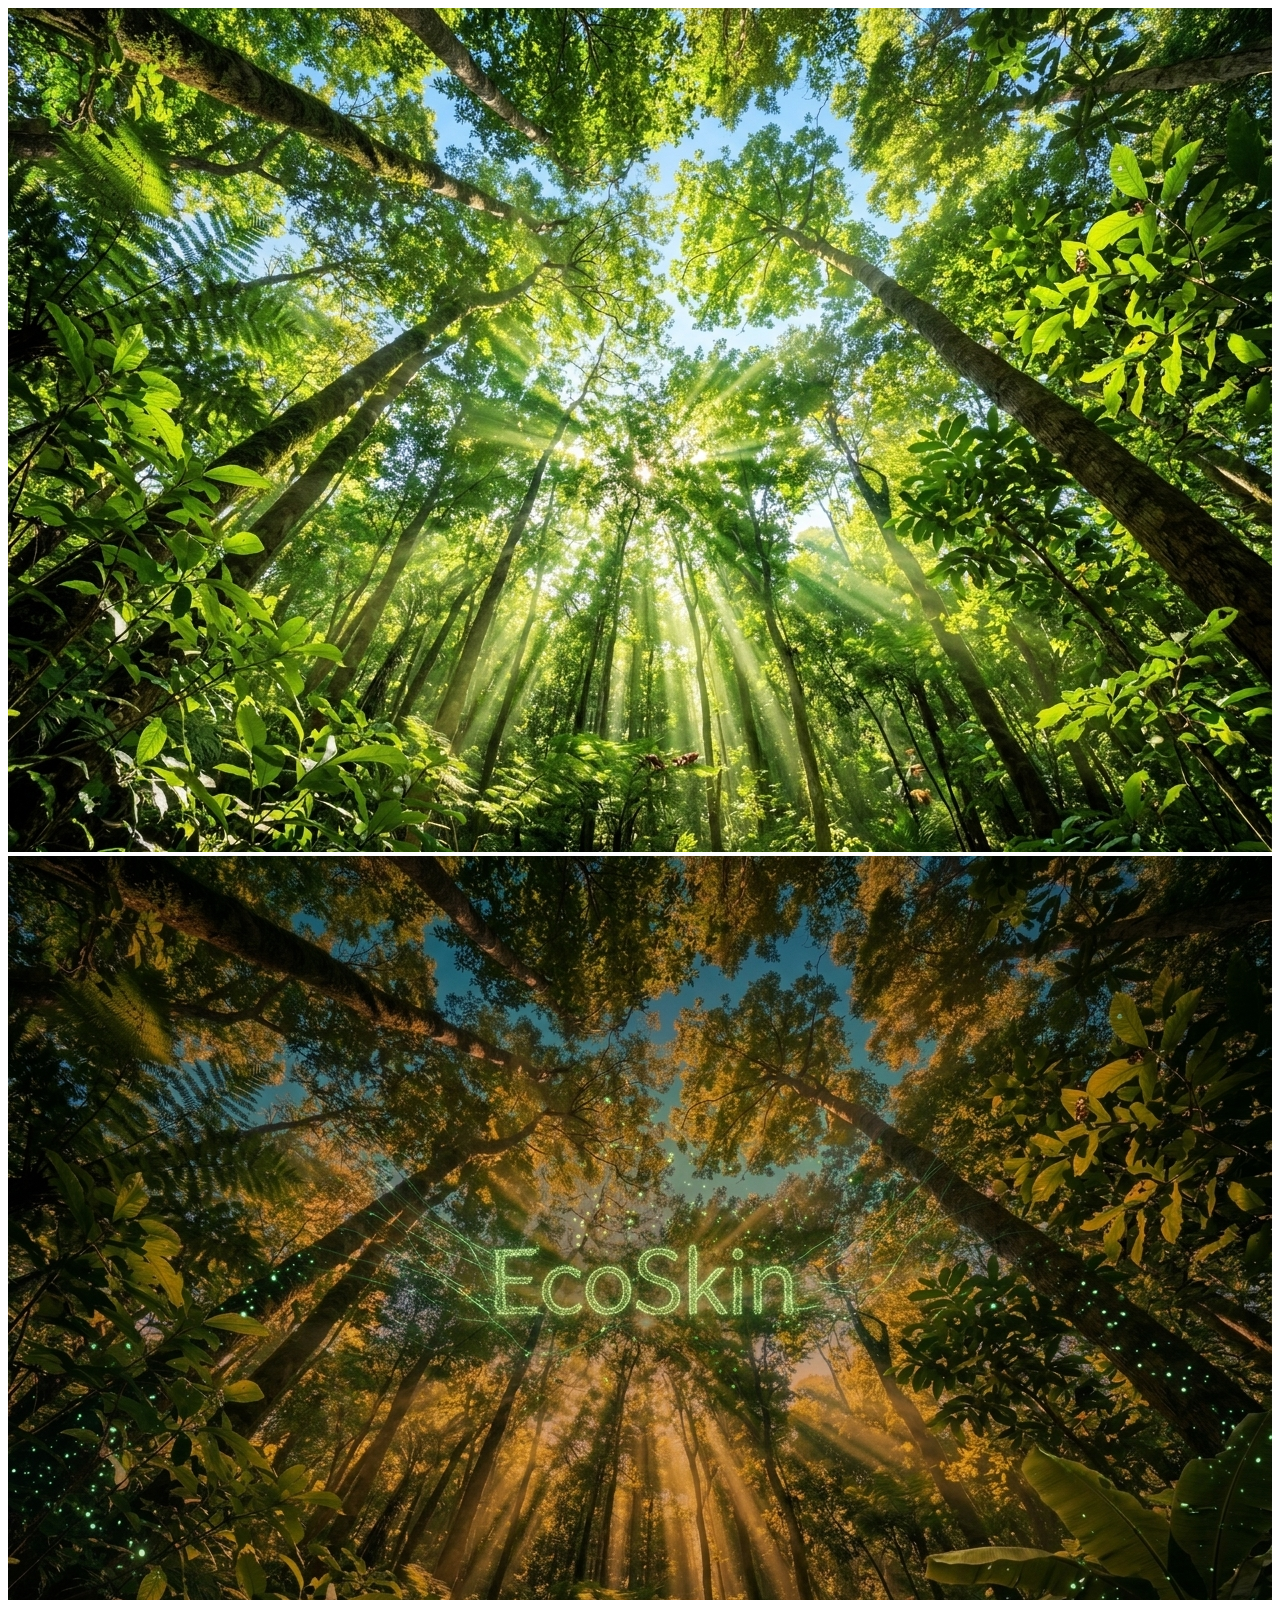
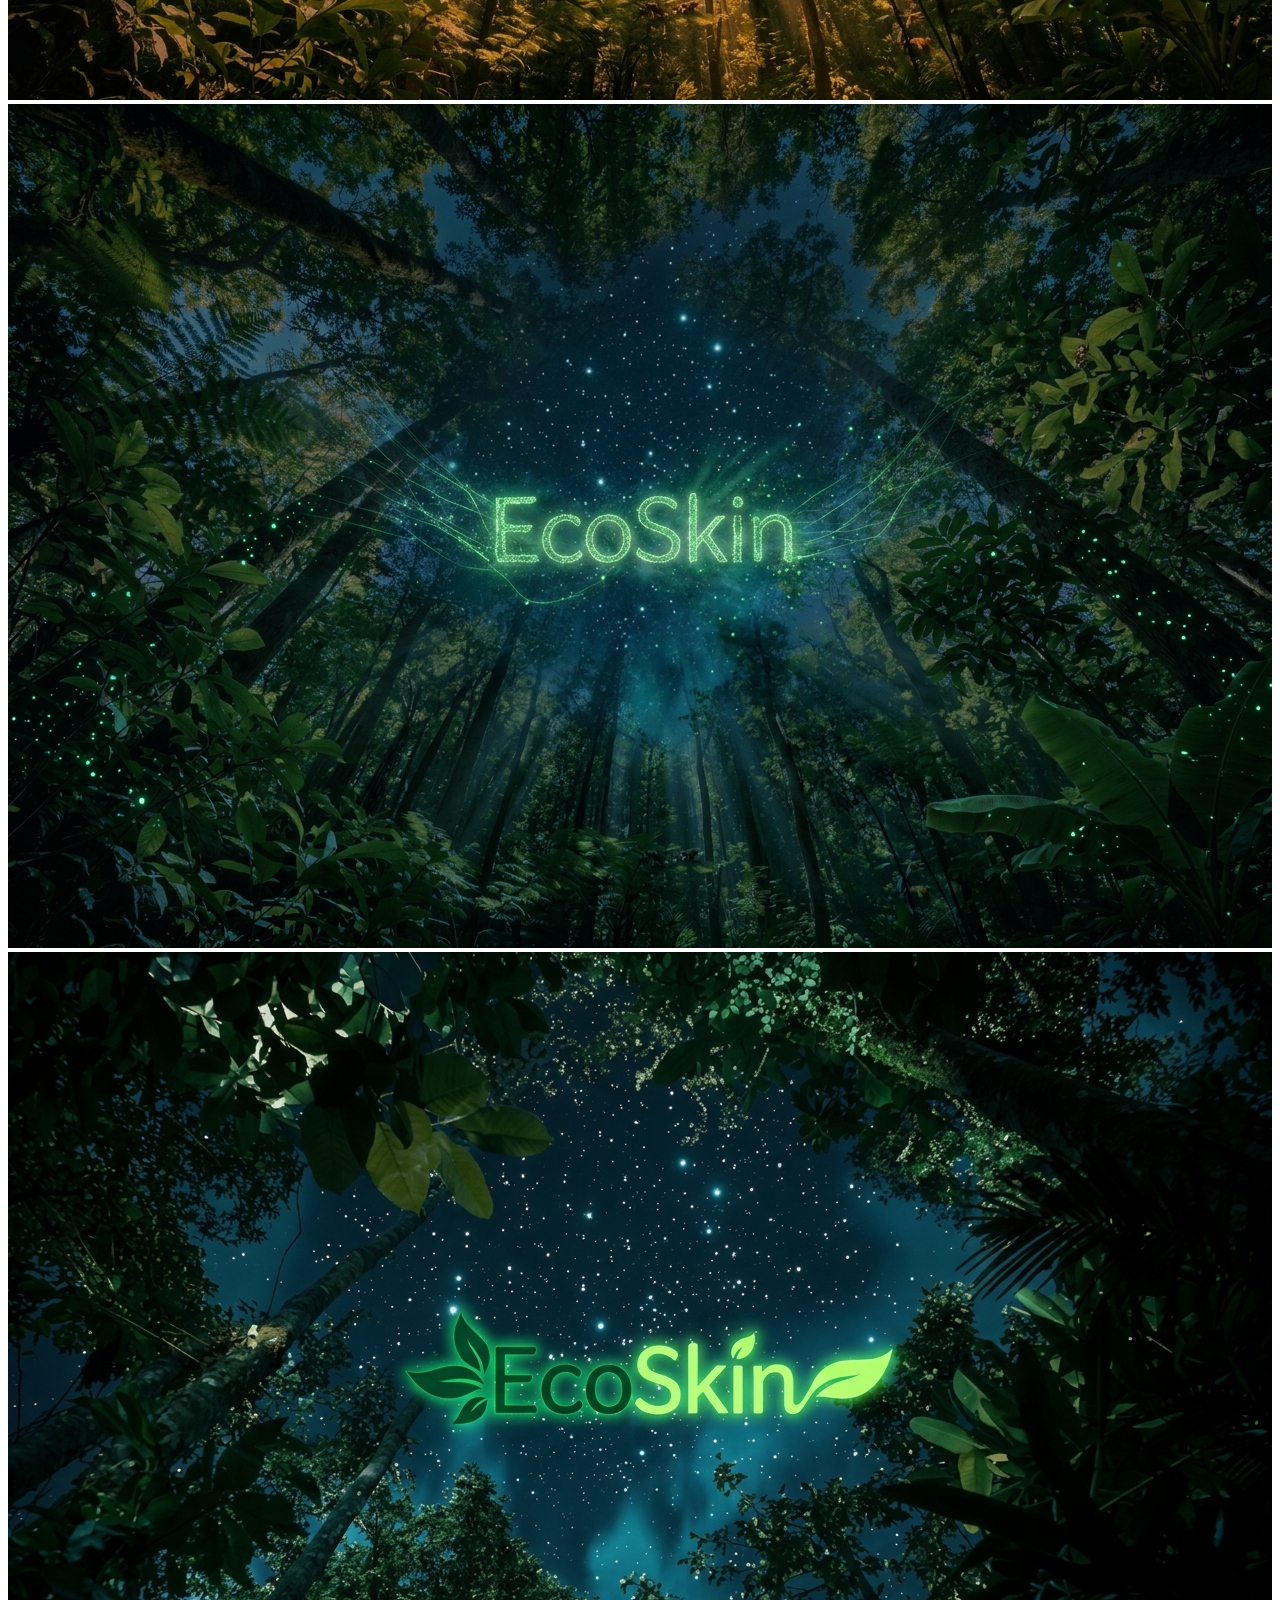
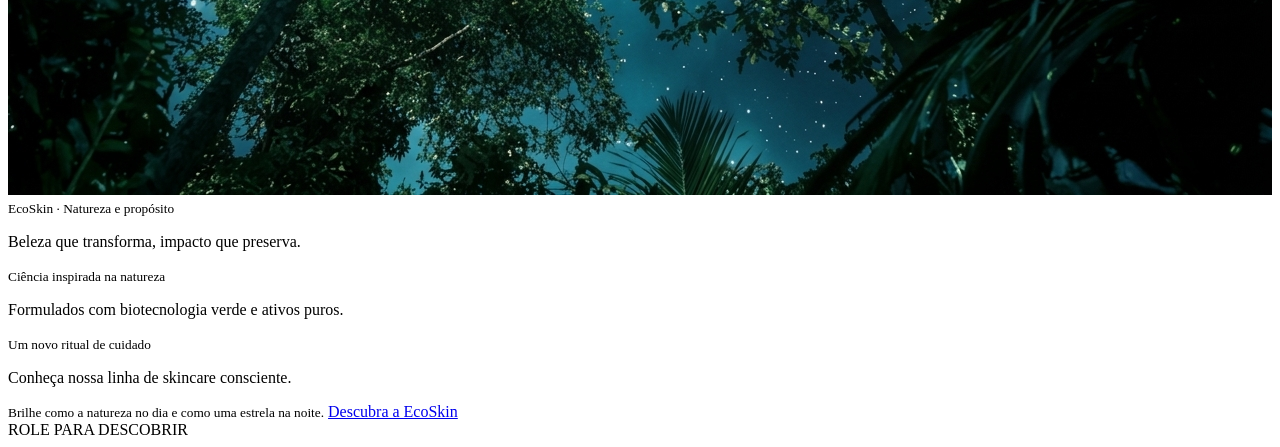
==== public/pages/landing-ecoskin/index.html @ be920078 "TERUEEEEEEL" ====
<!DOCTYPE html>
<html lang="pt-BR">
<head>
  <meta charset="UTF-8">
  <meta name="viewport" content="width=device-width, initial-scale=1.0">
  <title>EcoSkin | Beleza consciente</title>
  <link rel="stylesheet" href="../../src/styles/landing-ecoskin.css">
</head>
<body>
  <main class="jornada">
    <div class="visual">

      <img class="cena ativa" src="../../assets/images/landing-ecoskin/dia.jpg" alt="Floresta iluminada pela manhã">
      <img class="cena" src="../../assets/images/landing-ecoskin/anoitecer.jpg" alt="Floresta ao entardecer">
      <img class="cena" src="../../assets/images/landing-ecoskin/noite.jpg" alt="Trilha na floresta à noite">
      <img class="cena" src="../../assets/images/landing-ecoskin/noitetotal.jpg" alt="Floresta sob as estrelas">

      <div class="sombra"></div>

      <section class="mensagem ativa">
        <small>EcoSkin · Natureza e propósito</small>
        <p>Beleza que transforma, impacto que preserva.</p>
      </section>

      <section class="mensagem">
        <small>Ciência inspirada na natureza</small>
        <p>Formulados com biotecnologia verde e ativos puros.</p>
      </section>

      <section class="mensagem">
        <small>Um novo ritual de cuidado</small>
        <p>Conheça nossa linha de skincare consciente.</p>
      </section>

      <section class="mensagem mensagem-final">
        <small>Brilhe como a natureza no dia e como uma estrela na noite.</small>
        <a href="../../index.html" class="botao-final">Descubra a EcoSkin</a>
      </section>

      

      <div class="indicador" id="indicador">
        ROLE PARA DESCOBRIR
      </div>

    </div>
  </main>

  <script src="../../src/scripts/landing-ecoskin.js"></script>
</body>
</html>
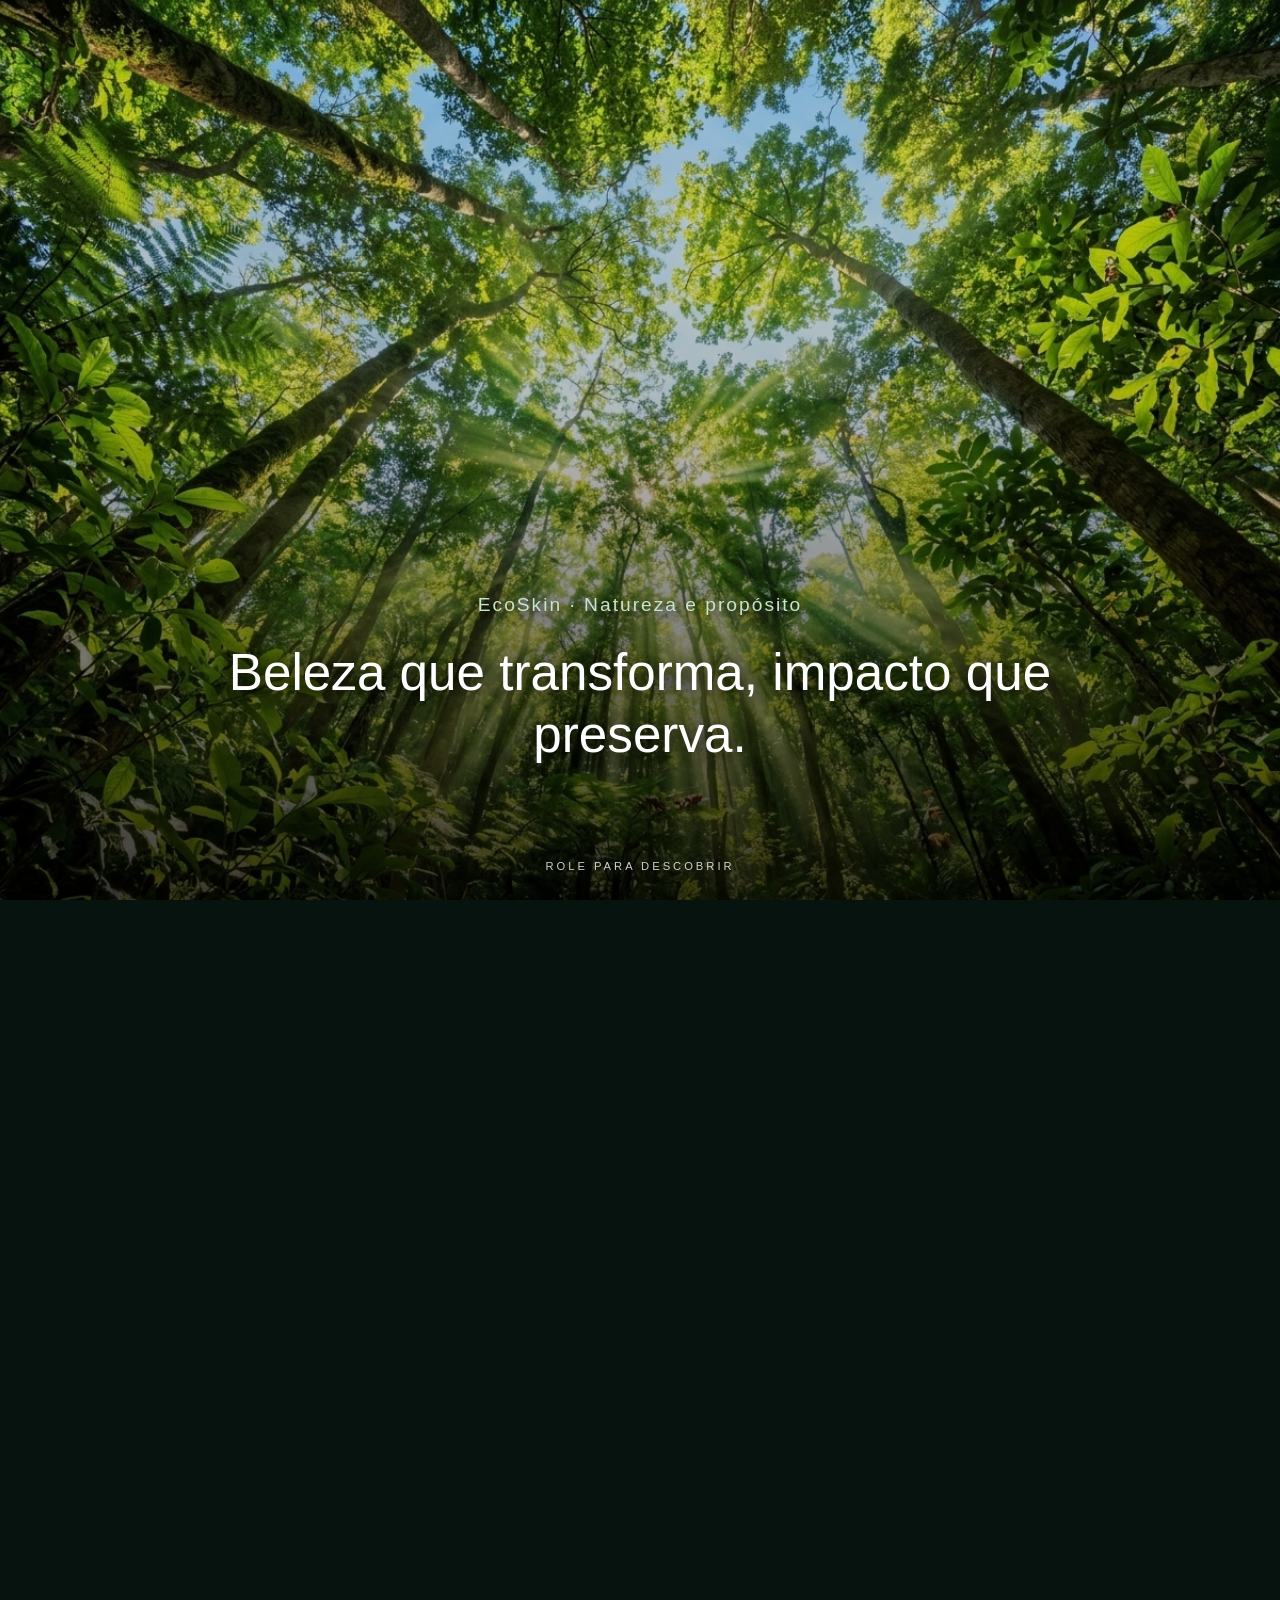
==== commit 126943e6: "Final" ====
--- a/public/pages/landing-ecoskin/index.html
+++ b/public/pages/landing-ecoskin/index.html
@@ -5,7 +5,7 @@
   <meta charset="UTF-8">
   <meta name="viewport" content="width=device-width, initial-scale=1.0">
   <title>EcoSkin | Beleza consciente</title>
-  <link rel="stylesheet" href="../../src/styles/landing-ecoskin.css">
+  <link rel="stylesheet" href="../../../src/styles/landing-ecoskin.css">
 </head>
 <body>
   <main class="jornada">
@@ -47,7 +47,7 @@
     </div>
   </main>
 
-  <script src="../../src/scripts/landing-ecoskin.js"></script>
+  <script src="../../../src/scripts/landing-ecoskin.js"></script>
 </body>
 </html>
 
--- a/src/styles/landing-ecoskin.css
+++ b/src/styles/landing-ecoskin.css
@@ -0,0 +1,203 @@
+
+/* CONFIGURAÇÃO GERAL */
+
+* {
+  box-sizing: border-box;
+  margin: 0;
+  padding: 0;
+}
+
+body {
+  background: #07130e;
+  color: white;
+  font-family: Arial, sans-serif;
+}
+
+/* ALTURA DA JORNADA */
+
+.jornada {
+  position: relative;
+  height: 400vh;
+}
+
+/* PALCO VISUAL */
+
+.visual {
+  position: sticky;
+  top: 0;
+  width: 100%;
+  height: 100vh;
+  overflow: hidden;
+  background: #10271a;
+}
+
+/* IMAGENS */
+
+.cena {
+  position: absolute;
+  inset: 0;
+  width: 100%;
+  height: 100%;
+  object-fit: cover;
+  opacity: 0;
+  transform: scale(1.08);
+  transition: opacity 1s ease, transform 5s ease;
+  pointer-events: none;
+}
+
+.cena.ativa {
+  opacity: 1;
+  transform: scale(1);
+}
+
+/* SOMBRA */
+
+.sombra {
+  position: absolute;
+  inset: 0;
+  z-index: 1;
+  background: linear-gradient(
+    to bottom,
+    rgba(0, 0, 0, 0.12),
+    rgba(0, 0, 0, 0.25) 45%,
+    rgba(0, 0, 0, 0.75)
+  );
+  pointer-events: none;
+}
+
+/* MENSAGENS */
+
+.mensagem {
+  position: absolute;
+  z-index: 2;
+  left: 8%;
+  right: 8%;
+  bottom: 15%;
+  max-width: 850px;
+  margin: auto;
+  text-align: center;
+  opacity: 0;
+  transform: translateY(25px);
+  transition: opacity 0.8s ease, transform 0.8s ease;
+  pointer-events: none;
+}
+
+.mensagem.ativa {
+  opacity: 1;
+  transform: translateY(0);
+}
+
+.mensagem p {
+  font-size: clamp(1.8rem, 4vw, 3.6rem);
+  line-height: 1.2;
+  font-weight: 300;
+  text-shadow: 0 2px 20px #000;
+}
+
+.mensagem small {
+  display: block;
+  margin-bottom: 20px;
+  color: #c5e7c9;
+  letter-spacing: 2px;
+  line-height: 1.7;
+  font-size: clamp(0.85rem, 2vw, 1.2rem);
+  text-shadow: 0 2px 12px #000;
+}
+
+/* FRASE FINAL */
+
+.mensagem-final {
+  bottom: 12%;
+  left: 8%;
+  right: 8%;
+}
+
+.mensagem-final small {
+  text-transform: none;
+  letter-spacing: 1px;
+  font-size: clamp(1.1rem, 3vw, 1.8rem);
+}
+
+/* INDICADOR DE ROLAGEM */
+
+.indicador {
+  position: absolute;
+  z-index: 3;
+  bottom: 28px;
+  left: 50%;
+  transform: translateX(-50%);
+  width: 90%;
+  font-size: 0.7rem;
+  letter-spacing: 3px;
+  text-align: center;
+  opacity: 0.8;
+  pointer-events: none;
+}
+
+/* CELULARES */
+
+@media (max-width: 600px) {
+  .mensagem {
+    left: 6%;
+    right: 6%;
+    bottom: 17%;
+  }
+
+  .mensagem p {
+    font-size: clamp(1.5rem, 7vw, 2.5rem);
+  }
+
+  .mensagem small {
+    font-size: 0.85rem;
+    letter-spacing: 1px;
+  }
+
+  .mensagem-final {
+    bottom: 12%;
+  }
+
+  .indicador {
+    letter-spacing: 2px;
+    font-size: 0.65rem;
+  }
+}
+
+/* ACESSIBILIDADE */
+
+@media (prefers-reduced-motion: reduce) {
+  .cena,
+  .mensagem {
+    transition-duration: 0.01ms;
+  }
+}
+
+.botao-final {
+  display: inline-block;
+  margin-top: 22px;
+  padding: 14px 30px;
+  border: 1px solid #fff;
+  border-radius: 30px;
+  background-color: #315c42;
+  color: #fff;
+  text-decoration: none;
+  font-size: 1rem;
+  letter-spacing: 1px;
+  transition: background 0.3s, transform 0.3s;
+}
+
+.botao-final:hover {
+  background-color: #244631;
+  transform: translateY(-3px);
+}
+
+.mensagem-final {
+  z-index: 10;
+  pointer-events: none;
+}
+
+.botao-final {
+  position: relative;
+  z-index: 20;
+  pointer-events: auto;
+  cursor: pointer;
+}
